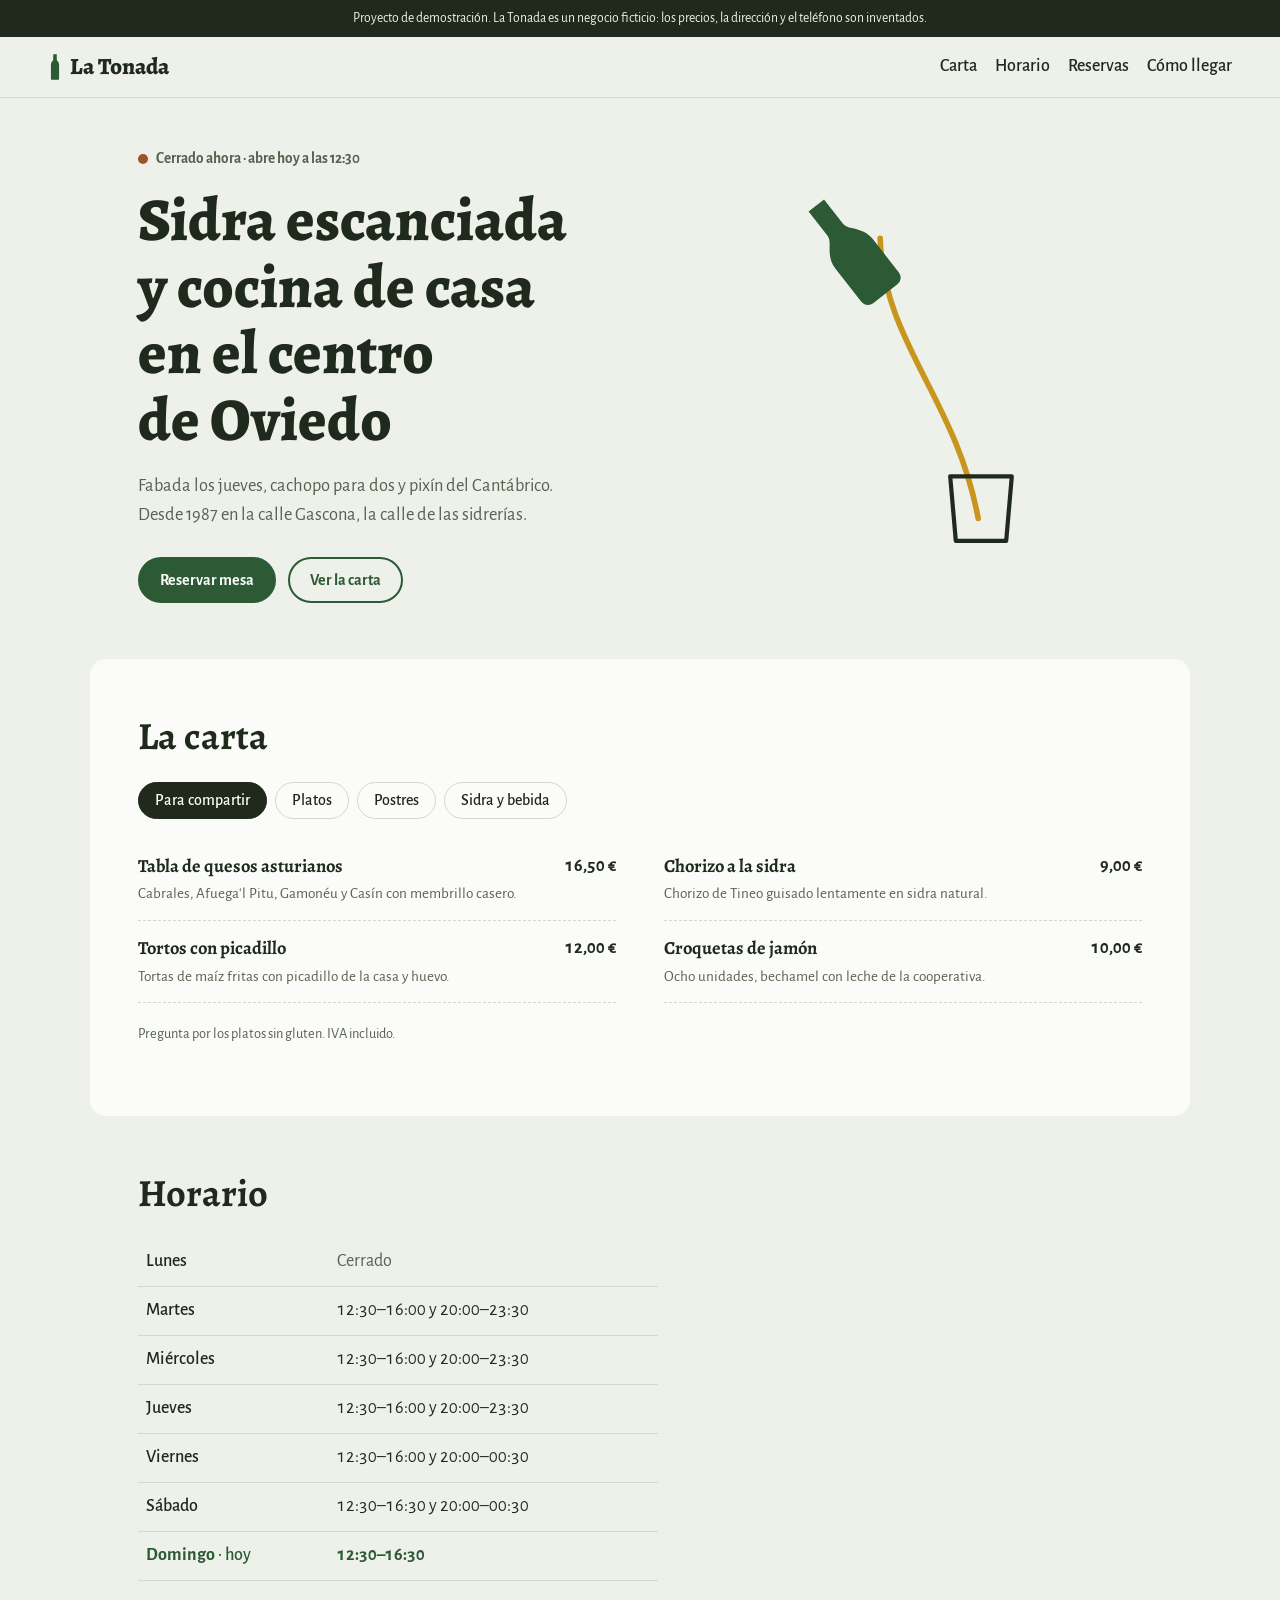
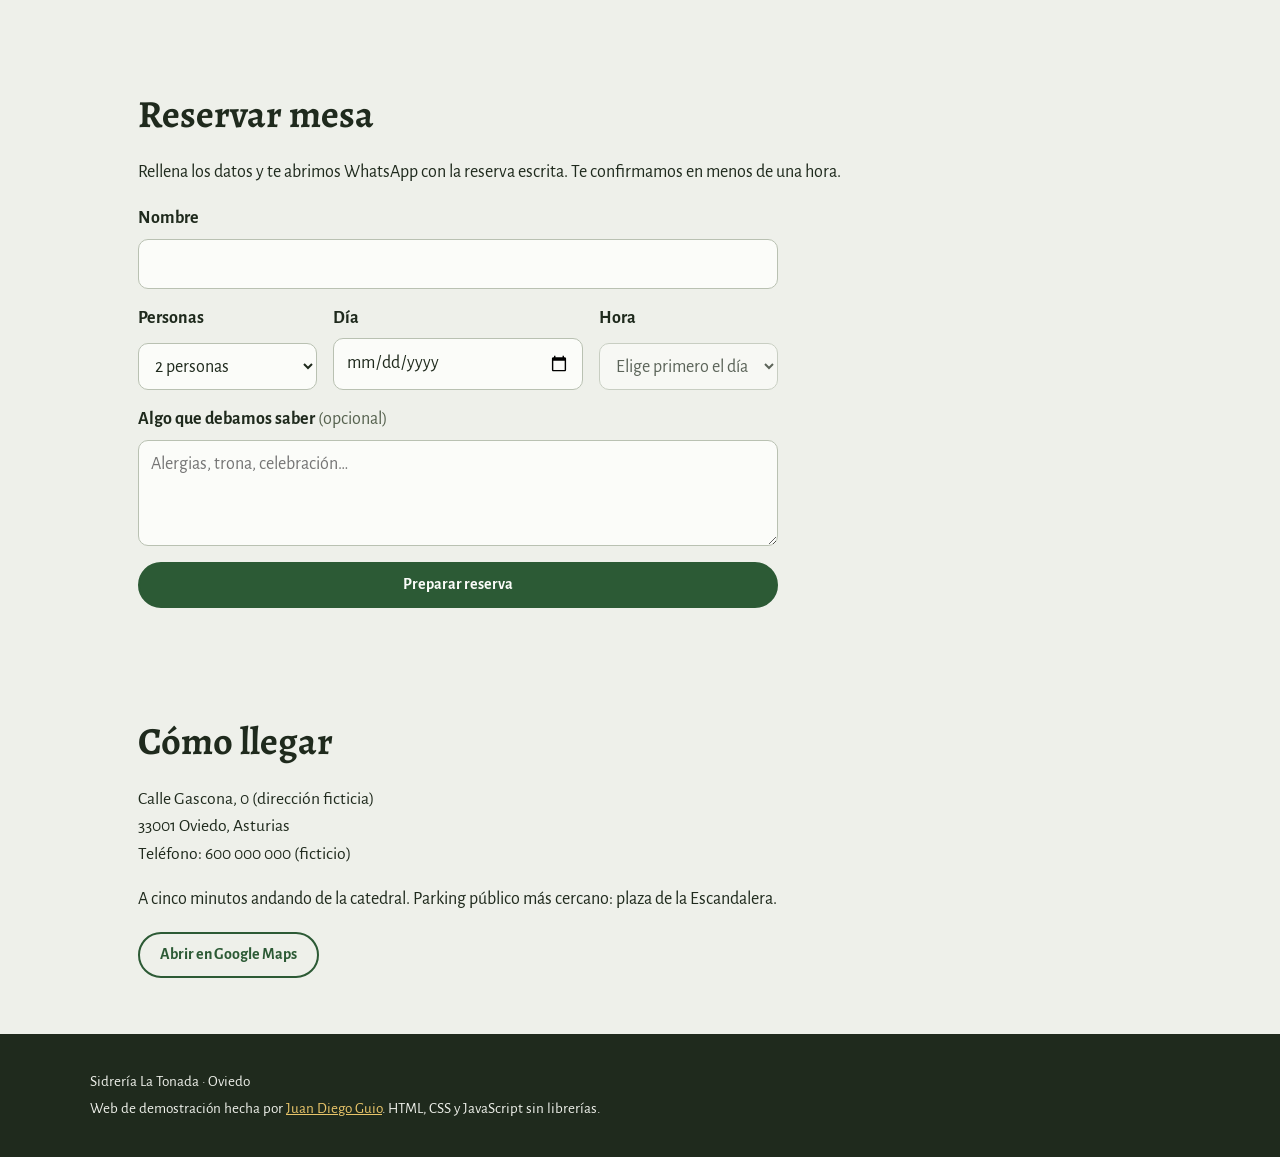
==== proyectos/web-sidreria/index.html @ b518ee71 "Portafolio: página principal y tres proyectos de demostración Co-Authored-By: Claude Opus 5.5 <norep" ====
<!doctype html>
<html lang="es">
<head>
<meta charset="utf-8">
<meta name="viewport" content="width=device-width, initial-scale=1">
<title>Sidrería La Tonada · Oviedo</title>
<meta name="description" content="Sidra escanciada y cocina asturiana de casa en Oviedo. Carta, horario y reservas.">
<link rel="preconnect" href="https://fonts.googleapis.com">
<link rel="preconnect" href="https://fonts.gstatic.com" crossorigin>
<link rel="stylesheet" href="https://fonts.googleapis.com/css2?family=Alegreya:wght@500;700;800&family=Alegreya+Sans:wght@400;500;700&display=swap">
<link rel="stylesheet" href="styles.css">
</head>
<body>

<p class="demo">Proyecto de demostración. La Tonada es un negocio ficticio: los precios, la dirección y el teléfono son inventados.</p>

<header class="cabecera">
  <a class="marca" href="#inicio" aria-label="Sidrería La Tonada, inicio">
    <svg class="botella" viewBox="0 0 24 48" aria-hidden="true"><path d="M9 2h6v9c0 2 4 4 4 9v24a2 2 0 0 1-2 2H7a2 2 0 0 1-2-2V20c0-5 4-7 4-9z"/></svg>
    La Tonada
  </a>
  <nav aria-label="Secciones">
    <a href="#carta">Carta</a>
    <a href="#horario">Horario</a>
    <a href="#reservas">Reservas</a>
    <a href="#donde">Cómo llegar</a>
  </nav>
</header>

<main id="inicio">
  <section class="portada">
    <div class="portada-texto">
      <p class="estado" id="estado" aria-live="polite">Comprobando horario…</p>
      <h1>Sidra escanciada y cocina de casa en el centro de Oviedo</h1>
      <p class="entradilla">Fabada los jueves, cachopo para dos y pixín del Cantábrico. Desde 1987 en la calle Gascona, la calle de las sidrerías.</p>
      <div class="acciones">
        <a class="boton principal" href="#reservas">Reservar mesa</a>
        <a class="boton" href="#carta">Ver la carta</a>
      </div>
    </div>
    <figure class="escanciado" aria-hidden="true">
      <svg viewBox="0 0 200 260">
        <path class="chorro" d="M58 36 C 60 110, 112 150, 128 236"/>
        <path class="vaso" d="M108 206h44l-4 46h-36z"/>
        <path class="botella-grande" d="M30 4h14v22c0 6 10 10 10 22v30a6 6 0 0 1-6 6H26a6 6 0 0 1-6-6V48c0-12 10-16 10-22z" transform="rotate(-38 37 44)"/>
      </svg>
    </figure>
  </section>

  <section id="carta" class="carta" aria-labelledby="titulo-carta">
    <h2 id="titulo-carta">La carta</h2>
    <div class="pestanas" role="tablist" aria-label="Secciones de la carta">
      <button role="tab" id="tab-compartir" aria-controls="panel-carta" aria-selected="true" data-seccion="compartir">Para compartir</button>
      <button role="tab" id="tab-platos" aria-controls="panel-carta" aria-selected="false" data-seccion="platos">Platos</button>
      <button role="tab" id="tab-postres" aria-controls="panel-carta" aria-selected="false" data-seccion="postres">Postres</button>
      <button role="tab" id="tab-bebida" aria-controls="panel-carta" aria-selected="false" data-seccion="bebida">Sidra y bebida</button>
    </div>
    <div id="panel-carta" role="tabpanel" aria-labelledby="tab-compartir" tabindex="0">
      <ul class="platos" id="lista-platos"></ul>
    </div>
    <p class="nota">Pregunta por los platos sin gluten. IVA incluido.</p>
  </section>

  <section id="horario" class="horario" aria-labelledby="titulo-horario">
    <h2 id="titulo-horario">Horario</h2>
    <table>
      <tbody id="tabla-horario"></tbody>
    </table>
  </section>

  <section id="reservas" class="reservas" aria-labelledby="titulo-reservas">
    <h2 id="titulo-reservas">Reservar mesa</h2>
    <p>Rellena los datos y te abrimos WhatsApp con la reserva escrita. Te confirmamos en menos de una hora.</p>
    <form id="form-reserva" novalidate>
      <div class="campo">
        <label for="nombre">Nombre</label>
        <input id="nombre" name="nombre" autocomplete="name" required>
      </div>
      <div class="fila">
        <div class="campo">
          <label for="personas">Personas</label>
          <select id="personas" name="personas"></select>
        </div>
        <div class="campo">
          <label for="fecha">Día</label>
          <input id="fecha" name="fecha" type="date" required>
        </div>
        <div class="campo">
          <label for="hora">Hora</label>
          <select id="hora" name="hora" required disabled>
            <option value="">Elige primero el día</option>
          </select>
        </div>
      </div>
      <div class="campo">
        <label for="notas">Algo que debamos saber <span class="opcional">(opcional)</span></label>
        <textarea id="notas" name="notas" rows="3" placeholder="Alergias, trona, celebración…"></textarea>
      </div>
      <p class="error" id="error-reserva" role="alert" hidden></p>
      <button class="boton principal" type="submit">Preparar reserva</button>
    </form>
    <div class="resumen" id="resumen-reserva" hidden>
      <p id="texto-resumen"></p>
      <a class="boton principal" id="enlace-whatsapp" target="_blank" rel="noopener">Enviar por WhatsApp</a>
      <button class="boton" type="button" id="editar-reserva">Cambiar datos</button>
    </div>
  </section>

  <section id="donde" class="donde" aria-labelledby="titulo-donde">
    <h2 id="titulo-donde">Cómo llegar</h2>
    <address>
      Calle Gascona, 0 (dirección ficticia)<br>
      33001 Oviedo, Asturias<br>
      Teléfono: 600 000 000 (ficticio)
    </address>
    <p>A cinco minutos andando de la catedral. Parking público más cercano: plaza de la Escandalera.</p>
    <a class="boton" href="https://www.google.com/maps/search/?api=1&amp;query=Calle+Gascona+Oviedo" target="_blank" rel="noopener">Abrir en Google Maps</a>
  </section>
</main>

<footer class="pie">
  <p>Sidrería La Tonada · Oviedo</p>
  <p>Web de demostración hecha por <a href="../../index.html">Juan Diego Guio</a>. HTML, CSS y JavaScript sin librerías.</p>
</footer>

<script src="app.js"></script>
</body>
</html>
---- proyectos/web-sidreria/styles.css ----
/* Sidrería La Tonada: piedra clara, verde de botella de sidra y el dorado de la manzana.
   Una columna en móvil; portada en dos columnas desde 820px. */
:root {
  --piedra: #eef0ea;
  --papel: #fbfcf9;
  --tinta: #1f2a1d;
  --suave: #56624f;
  --botella: #2c5a35;
  --botella-oscura: #1d3f25;
  --manzana: #c8961e;
  --linea: #d3d8cc;
  --serif: "Alegreya", Georgia, "Times New Roman", serif;
  --sans: "Alegreya Sans", "Segoe UI", system-ui, sans-serif;
}

* { box-sizing: border-box; }
html { scroll-behavior: smooth; }
@media (prefers-reduced-motion: reduce) { html { scroll-behavior: auto; } }
body {
  margin: 0;
  background: var(--piedra);
  color: var(--tinta);
  font: 18px/1.55 var(--sans);
}
a { color: var(--botella); }
:focus-visible { outline: 3px solid var(--manzana); outline-offset: 2px; }

.demo {
  margin: 0;
  padding: 8px 16px;
  background: var(--tinta);
  color: var(--piedra);
  font-size: .85rem;
  text-align: center;
}

/* Cabecera */
.cabecera {
  position: sticky; top: 0; z-index: 5;
  display: flex; flex-wrap: wrap; gap: 8px 24px; align-items: center; justify-content: space-between;
  padding: 12px clamp(16px, 4vw, 48px);
  background: color-mix(in srgb, var(--piedra) 92%, transparent);
  backdrop-filter: blur(6px);
  border-bottom: 1px solid var(--linea);
}
.marca {
  display: flex; align-items: center; gap: 8px;
  font: 800 1.45rem/1 var(--serif); color: var(--tinta); text-decoration: none;
}
.botella { width: 14px; height: 28px; fill: var(--botella); }
.cabecera nav { display: flex; flex-wrap: wrap; gap: 4px 18px; }
.cabecera nav a { color: var(--tinta); text-decoration: none; font-weight: 500; padding: 4px 0; }
.cabecera nav a:hover { color: var(--botella); text-decoration: underline; text-underline-offset: 4px; }

main > section { padding-inline: clamp(16px, 4vw, 48px); padding-block: 56px; max-width: 1100px; margin-inline: auto; }
h1, h2 { font-family: var(--serif); line-height: 1.1; text-wrap: balance; margin: 0; }
h1 { font-size: clamp(2.2rem, 5.5vw, 3.8rem); font-weight: 800; max-width: 16ch; }
h2 { font-size: clamp(1.8rem, 3.5vw, 2.4rem); margin-bottom: 24px; }

/* Portada */
.portada { display: grid; gap: 32px; align-items: center; padding-top: 48px; }
@media (min-width: 820px) { .portada { grid-template-columns: 1.4fr 1fr; } }
.estado {
  display: inline-flex; align-items: center; gap: 8px; margin: 0 0 16px;
  font-weight: 700; font-size: .95rem; color: var(--suave);
}
.estado::before { content: ""; width: 10px; height: 10px; border-radius: 50%; background: var(--linea); }
.estado.abierto { color: var(--botella); }
.estado.abierto::before { background: var(--botella); }
.estado.cerrado::before { background: #a0522d; }
.entradilla { font-size: 1.15rem; color: var(--suave); max-width: 46ch; margin: 18px 0 28px; }
.acciones { display: flex; flex-wrap: wrap; gap: 12px; }

.boton {
  display: inline-flex; align-items: center; justify-content: center;
  min-height: 46px; padding: 10px 20px; border-radius: 999px;
  border: 2px solid var(--botella); background: transparent; color: var(--botella);
  font: 700 1rem var(--sans); text-decoration: none; cursor: pointer;
}
.boton:hover { background: color-mix(in srgb, var(--botella) 10%, transparent); }
.boton.principal { background: var(--botella); color: var(--papel); }
.boton.principal:hover { background: var(--botella-oscura); border-color: var(--botella-oscura); }

/* El escanciado: la sidra cae de alto, es el gesto de la casa */
.escanciado { margin: 0; justify-self: center; width: min(280px, 45vw); }
.escanciado svg { width: 100%; height: auto; overflow: visible; }
.botella-grande { fill: var(--botella); }
.vaso { fill: none; stroke: var(--tinta); stroke-width: 3; stroke-linejoin: round; }
.chorro {
  fill: none; stroke: var(--manzana); stroke-width: 4; stroke-linecap: round;
  stroke-dasharray: 260; stroke-dashoffset: 0;
}
@media (prefers-reduced-motion: no-preference) {
  .chorro { animation: escanciar 1.6s ease-out .3s both; }
  @keyframes escanciar { from { stroke-dashoffset: 260; } to { stroke-dashoffset: 0; } }
}

/* Carta */
.carta { background: var(--papel); border-radius: 16px; }
.pestanas { display: flex; flex-wrap: wrap; gap: 8px; margin-bottom: 20px; }
.pestanas button {
  border: 1px solid var(--linea); background: transparent; color: var(--tinta);
  font: 500 1rem var(--sans); padding: 8px 16px; border-radius: 999px; cursor: pointer;
}
.pestanas button[aria-selected="true"] { background: var(--tinta); border-color: var(--tinta); color: var(--papel); }
.platos { list-style: none; margin: 0; padding: 0; display: grid; gap: 0; }
@media (min-width: 820px) { .platos { grid-template-columns: 1fr 1fr; column-gap: 48px; } }
.platos li {
  display: grid; grid-template-columns: 1fr auto; gap: 2px 16px;
  padding: 14px 0; border-bottom: 1px dashed var(--linea);
}
.plato-nombre { font: 700 1.15rem var(--serif); }
.plato-precio { font-weight: 700; font-variant-numeric: tabular-nums; white-space: nowrap; }
.plato-desc { grid-column: 1 / -1; color: var(--suave); font-size: .95rem; }
.etiqueta { font-size: .78rem; font-weight: 700; color: var(--manzana); margin-left: 6px; white-space: nowrap; }
.nota { color: var(--suave); font-size: .9rem; margin-top: 20px; }

/* Horario */
.horario table { border-collapse: collapse; width: 100%; max-width: 520px; font-variant-numeric: tabular-nums; }
.horario th, .horario td { text-align: left; padding: 10px 8px; border-bottom: 1px solid var(--linea); }
.horario th { font-weight: 500; }
.horario tr.hoy th, .horario tr.hoy td { font-weight: 700; color: var(--botella); }
.horario tr.hoy th::after { content: " · hoy"; font-weight: 500; }
.horario td.cerrado { color: var(--suave); }

/* Reservas */
.reservas form, .resumen { max-width: 640px; display: grid; gap: 16px; }
.fila { display: grid; gap: 16px; }
@media (min-width: 640px) { .fila { grid-template-columns: 1fr 1.4fr 1fr; } }
.campo { display: grid; gap: 6px; min-width: 0; }
label { font-weight: 700; }
.opcional { font-weight: 400; color: var(--suave); }
input, select, textarea {
  font: inherit; color: inherit; width: 100%;
  padding: 10px 12px; border: 1px solid #b9c1b2; border-radius: 10px; background: var(--papel);
}
input:focus, select:focus, textarea:focus { outline: 3px solid color-mix(in srgb, var(--manzana) 60%, transparent); border-color: var(--manzana); }
[aria-invalid="true"] { border-color: #a0522d; }
.error { color: #8a3b18; font-weight: 700; margin: 0; }
.resumen { background: var(--papel); padding: 20px; border-radius: 16px; border: 1px solid var(--linea); }
.resumen p { margin: 0; white-space: pre-line; }
.reservas form[hidden], .resumen[hidden], .error[hidden] { display: none; }

/* Dónde */
address { font-style: normal; font-size: 1.1rem; margin-bottom: 12px; }

.pie {
  padding: 32px clamp(16px, 4vw, 48px);
  background: var(--tinta); color: var(--piedra); font-size: .95rem;
}
.pie p { margin: 4px 0; max-width: 1100px; margin-inline: auto; }
.pie a { color: #e9c56a; }
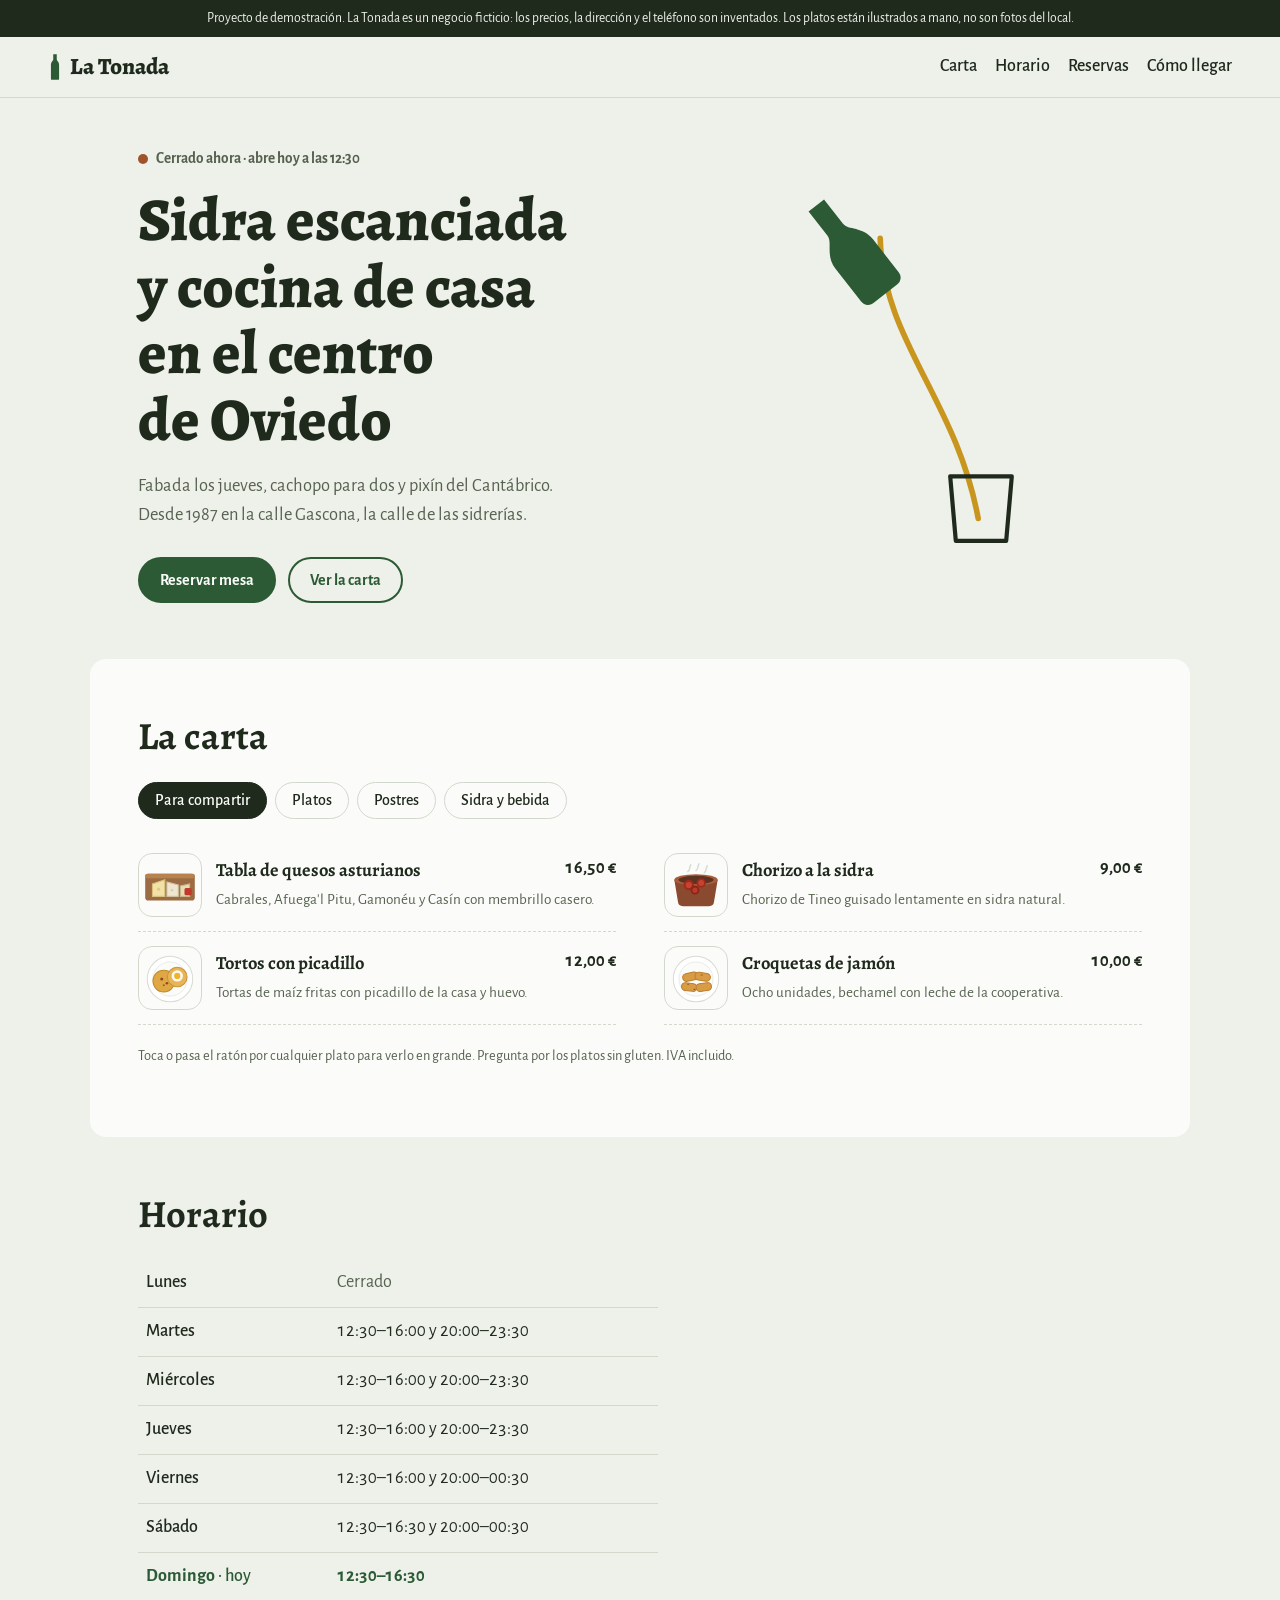
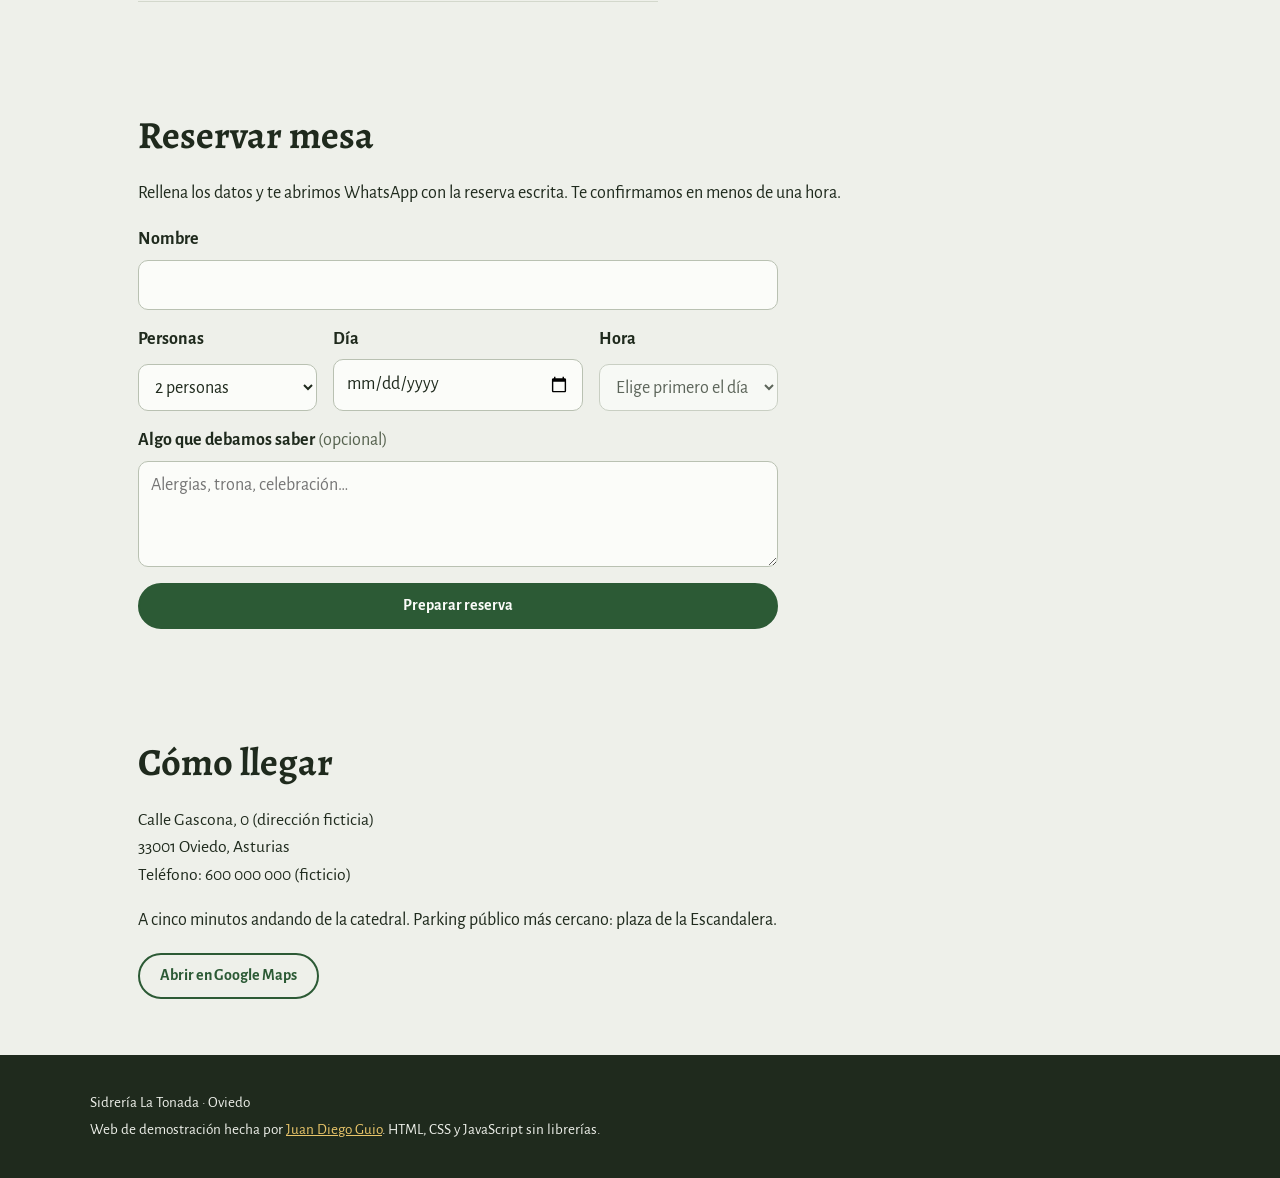
==== commit 06106eae: "Ilustra la carta de la sidrería y añade el visor de cada plato - Dieciséis dibujos en SVG, uno por p" ====
--- a/proyectos/web-sidreria/index.html
+++ b/proyectos/web-sidreria/index.html
@@ -12,7 +12,189 @@
 </head>
 <body>
 
-<p class="demo">Proyecto de demostración. La Tonada es un negocio ficticio: los precios, la dirección y el teléfono son inventados.</p>
+<!--
+  Ilustraciones de la carta. Son dibujos hechos a mano en SVG: pesan unos pocos
+  kilobytes, se ven nítidos en cualquier pantalla y no hay que ir a buscar fotos
+  con derechos. En un cliente real se sustituyen por fotos suyas: basta cambiar
+  el <svg><use> por un <img> en pintarCarta(), en app.js.
+-->
+<svg class="ilustraciones" aria-hidden="true" focusable="false">
+  <defs>
+    <!-- Piezas que se repiten: el plato y la cazuela de barro -->
+    <g id="base-plato">
+      <circle cx="60" cy="62" r="44" fill="#ffffff" stroke="#d8dcd2" stroke-width="2"/>
+      <circle cx="60" cy="62" r="33" fill="#fbfcf9" stroke="#e3e7dd" stroke-width="1.5"/>
+    </g>
+    <g id="base-cazuela">
+      <path d="M18 50h84l-7 42a10 10 0 0 1-10 9H35a10 10 0 0 1-10-9z" fill="#8a4a2f"/>
+      <ellipse cx="60" cy="50" rx="42" ry="11" fill="#a95c3a"/>
+      <ellipse cx="60" cy="50" rx="34" ry="8" fill="#5c3220"/>
+    </g>
+  </defs>
+
+  <!-- Para compartir -->
+  <symbol id="p-queso" viewBox="0 0 120 120">
+    <rect x="12" y="38" width="96" height="52" rx="6" fill="#9c6b43"/>
+    <rect x="12" y="38" width="96" height="9" rx="4" fill="#b8824f"/>
+    <path d="M26 82V58l24-8v32z" fill="#f2e2a8" stroke="#d9c279" stroke-width="2"/>
+    <path d="M54 82V54l22 6v22z" fill="#efe6cf" stroke="#cfc1a0" stroke-width="2"/>
+    <path d="M80 82V62l18-4v24z" fill="#e8dcb4" stroke="#c8b887" stroke-width="2"/>
+    <circle cx="38" cy="68" r="3" fill="#dccb86"/>
+    <circle cx="64" cy="70" r="2.5" fill="#d8ccae"/>
+    <rect x="88" y="66" width="14" height="14" rx="3" fill="#c0392b"/>
+  </symbol>
+
+  <symbol id="p-chorizo" viewBox="0 0 120 120">
+    <use href="#base-cazuela"/>
+    <circle cx="46" cy="60" r="10" fill="#9e2b1e"/>
+    <circle cx="46" cy="60" r="6" fill="#c4442f"/>
+    <circle cx="70" cy="56" r="9" fill="#9e2b1e"/>
+    <circle cx="70" cy="56" r="5.5" fill="#c4442f"/>
+    <circle cx="58" cy="70" r="8.5" fill="#8d2317"/>
+    <circle cx="58" cy="70" r="5" fill="#b83c28"/>
+    <path d="M44 34c6-4 2-9 6-13M60 32c6-4 2-9 6-13M76 36c6-4 2-9 6-13" stroke="#cdd6cb" stroke-width="3" stroke-linecap="round" fill="none" opacity=".8"/>
+  </symbol>
+
+  <symbol id="p-tortos" viewBox="0 0 120 120">
+    <use href="#base-plato"/>
+    <circle cx="48" cy="66" r="21" fill="#e0a844" stroke="#c08c2c" stroke-width="2"/>
+    <circle cx="74" cy="58" r="19" fill="#e8b457" stroke="#c89433" stroke-width="2"/>
+    <circle cx="44" cy="62" r="3" fill="#8c4a22"/>
+    <circle cx="54" cy="70" r="2.5" fill="#8c4a22"/>
+    <circle cx="48" cy="74" r="2" fill="#a05a28"/>
+    <circle cx="74" cy="56" r="11" fill="#fdfaf2"/>
+    <circle cx="74" cy="56" r="6" fill="#f0b429"/>
+  </symbol>
+
+  <symbol id="p-croquetas" viewBox="0 0 120 120">
+    <use href="#base-plato"/>
+    <g fill="#d99c45" stroke="#bb7f2e" stroke-width="2">
+      <rect x="34" y="50" width="30" height="15" rx="7.5" transform="rotate(-12 49 57)"/>
+      <rect x="58" y="50" width="30" height="15" rx="7.5" transform="rotate(9 73 57)"/>
+      <rect x="32" y="70" width="30" height="15" rx="7.5" transform="rotate(7 47 77)"/>
+      <rect x="60" y="70" width="30" height="15" rx="7.5" transform="rotate(-8 75 77)"/>
+    </g>
+    <path d="M44 72h2M70 54h2M56 82h2" stroke="#8a5a1c" stroke-width="2" stroke-linecap="round"/>
+  </symbol>
+
+  <!-- Platos -->
+  <symbol id="p-fabada" viewBox="0 0 120 120">
+    <use href="#base-cazuela"/>
+    <ellipse cx="60" cy="54" rx="31" ry="7" fill="#c98f3e"/>
+    <g fill="#f3e6c4" stroke="#d9c99c" stroke-width="1.2">
+      <ellipse cx="46" cy="56" rx="7" ry="4.5"/>
+      <ellipse cx="62" cy="52" rx="7" ry="4.5"/>
+      <ellipse cx="76" cy="57" rx="6.5" ry="4"/>
+      <ellipse cx="54" cy="62" rx="7" ry="4.5"/>
+      <ellipse cx="70" cy="64" rx="6.5" ry="4"/>
+      <ellipse cx="40" cy="64" rx="6" ry="4"/>
+    </g>
+    <ellipse cx="60" cy="58" rx="9" ry="5" fill="#8d2317"/>
+    <ellipse cx="82" cy="52" rx="7" ry="4" fill="#5d3a26"/>
+  </symbol>
+
+  <symbol id="p-cachopo" viewBox="0 0 120 120">
+    <use href="#base-plato"/>
+    <path d="M26 46h68l-5 42H31z" fill="#dfa14c" stroke="#c0842f" stroke-width="2"/>
+    <path d="M30 56h60M31 66h58M33 76h54" stroke="#c89040" stroke-width="2.5" stroke-linecap="round" opacity=".7"/>
+    <path d="M60 46v42" stroke="#a96f26" stroke-width="2"/>
+    <path d="M62 50c10 2 14 10 12 18-2 8-8 12-12 14z" fill="#f2cf5e"/>
+    <path d="M30 86c6-6 16-6 22 0" stroke="#c0392b" stroke-width="3" fill="none" stroke-linecap="round"/>
+  </symbol>
+
+  <symbol id="p-pixin" viewBox="0 0 120 120">
+    <use href="#base-plato"/>
+    <path d="M32 58c12-10 34-12 48-2 6 4 6 12 0 16-14 10-36 8-48-2-3-3-3-9 0-12z" fill="#f3efe4" stroke="#d6cfbb" stroke-width="2"/>
+    <path d="M40 60c10-4 24-4 32 2" stroke="#ddd4bc" stroke-width="2" fill="none"/>
+    <circle cx="44" cy="80" r="7" fill="#e9c767" stroke="#cfa942" stroke-width="1.5"/>
+    <circle cx="60" cy="84" r="7" fill="#e9c767" stroke="#cfa942" stroke-width="1.5"/>
+    <circle cx="76" cy="80" r="7" fill="#e9c767" stroke="#cfa942" stroke-width="1.5"/>
+    <path d="M36 70c14 4 34 4 48-2" stroke="#d98f2a" stroke-width="3" fill="none" stroke-linecap="round"/>
+  </symbol>
+
+  <symbol id="p-merluza" viewBox="0 0 120 120">
+    <use href="#base-plato"/>
+    <ellipse cx="60" cy="60" rx="26" ry="16" fill="#f5f1e6" stroke="#d8d0bc" stroke-width="2"/>
+    <path d="M38 60h44" stroke="#ded5c0" stroke-width="2"/>
+    <circle cx="60" cy="60" r="4" fill="#cfc6ae"/>
+    <path d="M30 76c12 8 36 8 50-2" stroke="#cfe0c2" stroke-width="7" fill="none" stroke-linecap="round"/>
+    <g fill="#8f7b52" stroke="#6f5d3c" stroke-width="1.5">
+      <path d="M40 84a6 6 0 0 1 12 0z"/>
+      <path d="M66 86a6 6 0 0 1 12 0z"/>
+    </g>
+  </symbol>
+
+  <symbol id="p-escalopines" viewBox="0 0 120 120">
+    <use href="#base-plato"/>
+    <circle cx="48" cy="58" r="13" fill="#8c4a2e" stroke="#6f3722" stroke-width="2"/>
+    <circle cx="72" cy="66" r="13" fill="#8c4a2e" stroke="#6f3722" stroke-width="2"/>
+    <path d="M32 72c10 10 36 12 50 2 6-4 4-12-4-12-14 0-28 2-40 4-5 1-8 4-6 6z" fill="#eef0e2" opacity=".92"/>
+    <circle cx="52" cy="74" r="2.5" fill="#6d82a8"/>
+    <circle cx="66" cy="78" r="2" fill="#6d82a8"/>
+    <circle cx="78" cy="72" r="2.2" fill="#6d82a8"/>
+  </symbol>
+
+  <!-- Postres -->
+  <symbol id="p-arroz" viewBox="0 0 120 120">
+    <path d="M24 52h72l-6 38a12 12 0 0 1-12 10H42a12 12 0 0 1-12-10z" fill="#f7f5ee" stroke="#ddd8c8" stroke-width="2"/>
+    <ellipse cx="60" cy="52" rx="36" ry="10" fill="#fffdf7" stroke="#ddd8c8" stroke-width="2"/>
+    <ellipse cx="60" cy="52" rx="29" ry="7" fill="#c98a33"/>
+    <ellipse cx="52" cy="50" rx="7" ry="3" fill="#8a5516"/>
+    <ellipse cx="70" cy="54" rx="6" ry="2.6" fill="#8a5516"/>
+    <ellipse cx="60" cy="56" rx="5" ry="2.2" fill="#a56a1f"/>
+  </symbol>
+
+  <symbol id="p-frixuelos" viewBox="0 0 120 120">
+    <use href="#base-plato"/>
+    <g fill="#e7bb6b" stroke="#c99a46" stroke-width="2">
+      <rect x="28" y="52" width="58" height="16" rx="8" transform="rotate(-8 57 60)"/>
+      <rect x="32" y="72" width="58" height="16" rx="8" transform="rotate(6 61 80)"/>
+    </g>
+    <path d="M34 56c10 4 22 4 32 0M38 78c10 4 22 4 32 0" stroke="#d3a95a" stroke-width="2" fill="none"/>
+    <path d="M84 48c6 6 8 14 4 22" stroke="#5a3418" stroke-width="5" fill="none" stroke-linecap="round"/>
+  </symbol>
+
+  <symbol id="p-tarta" viewBox="0 0 120 120">
+    <use href="#base-plato"/>
+    <path d="M60 30 34 84h52z" fill="#f6e2b0" stroke="#dcc383" stroke-width="2"/>
+    <path d="M60 30 46 60h28z" fill="#d79b3f"/>
+    <path d="M34 84h52l-2 8H36z" fill="#c9a768"/>
+    <circle cx="60" cy="70" r="4" fill="#e9cf96"/>
+  </symbol>
+
+  <!-- Sidra y bebida -->
+  <symbol id="p-sidra" viewBox="0 0 120 120">
+    <path d="M44 14h14v22c0 7 11 11 11 24v44a6 6 0 0 1-6 6H39a6 6 0 0 1-6-6V60c0-13 11-17 11-24z" fill="#2c5a35"/>
+    <rect x="42" y="12" width="18" height="8" rx="2" fill="#1d3f25"/>
+    <rect x="35" y="70" width="32" height="18" rx="2" fill="#f3efe0"/>
+    <path d="M80 62h26l-3 36a6 6 0 0 1-6 5h-8a6 6 0 0 1-6-5z" fill="none" stroke="#2e3b2a" stroke-width="3"/>
+    <path d="M82 80h22l-2 18a6 6 0 0 1-6 5h-6a6 6 0 0 1-6-5z" fill="#e3bb55"/>
+    <path d="M64 26c4 16 20 22 26 34" stroke="#c8961e" stroke-width="3.5" fill="none" stroke-linecap="round"/>
+  </symbol>
+
+  <symbol id="p-sidra-copa" viewBox="0 0 120 120">
+    <path d="M30 18h14v20c0 7 10 10 10 22v42a5 5 0 0 1-5 5H25a5 5 0 0 1-5-5V60c0-12 10-15 10-22z" fill="#3f6b3e"/>
+    <rect x="28" y="16" width="18" height="7" rx="2" fill="#2a4b2b"/>
+    <path d="M70 34h34l-5 28a12 12 0 0 1-12 10h-0a12 12 0 0 1-12-10z" fill="none" stroke="#2e3b2a" stroke-width="3"/>
+    <path d="M73 46h28l-3 16a12 12 0 0 1-11 8 12 12 0 0 1-11-8z" fill="#e8c76a"/>
+    <path d="M87 72v22M76 96h22" stroke="#2e3b2a" stroke-width="3" stroke-linecap="round"/>
+  </symbol>
+
+  <symbol id="p-vino" viewBox="0 0 120 120">
+    <path d="M38 20h44l-4 32a18 18 0 0 1-36 0z" fill="none" stroke="#2e3b2a" stroke-width="3"/>
+    <path d="M41 32h38l-3 20a16 16 0 0 1-32 0z" fill="#8e2b3f"/>
+    <path d="M60 70v26M44 98h32" stroke="#2e3b2a" stroke-width="3" stroke-linecap="round"/>
+  </symbol>
+
+  <symbol id="p-agua" viewBox="0 0 120 120">
+    <path d="M50 12h20v12c0 6 10 10 10 22v58a6 6 0 0 1-6 6H46a6 6 0 0 1-6-6V46c0-12 10-16 10-22z" fill="#cfe4f0" stroke="#9fc2d8" stroke-width="2"/>
+    <rect x="48" y="8" width="24" height="8" rx="2" fill="#6ea6c6"/>
+    <rect x="44" y="60" width="32" height="22" rx="3" fill="#ffffff" opacity=".75"/>
+    <path d="M52 66c4 4 12 4 16 0" stroke="#6ea6c6" stroke-width="2.5" fill="none" stroke-linecap="round"/>
+  </symbol>
+</svg>
+
+<p class="demo">Proyecto de demostración. La Tonada es un negocio ficticio: los precios, la dirección y el teléfono son inventados. Los platos están ilustrados a mano, no son fotos del local.</p>
 
 <header class="cabecera">
   <a class="marca" href="#inicio" aria-label="Sidrería La Tonada, inicio">
@@ -58,7 +240,7 @@
     <div id="panel-carta" role="tabpanel" aria-labelledby="tab-compartir" tabindex="0">
       <ul class="platos" id="lista-platos"></ul>
     </div>
-    <p class="nota">Pregunta por los platos sin gluten. IVA incluido.</p>
+    <p class="nota">Toca o pasa el ratón por cualquier plato para verlo en grande. Pregunta por los platos sin gluten. IVA incluido.</p>
   </section>
 
   <section id="horario" class="horario" aria-labelledby="titulo-horario">
@@ -118,6 +300,22 @@
   </section>
 </main>
 
+<!-- Visor del plato: <dialog> nativo, sin librerías -->
+<dialog id="visor" class="visor" aria-labelledby="visor-titulo">
+  <button class="visor-cerrar" type="button" id="visor-cerrar" aria-label="Cerrar">&times;</button>
+  <div class="visor-dibujo">
+    <svg id="visor-svg" viewBox="0 0 120 120" aria-hidden="true"><use id="visor-use" href=""/></svg>
+  </div>
+  <div class="visor-texto">
+    <p class="visor-seccion" id="visor-seccion"></p>
+    <h3 id="visor-titulo"></h3>
+    <p class="visor-desc" id="visor-desc"></p>
+    <p class="visor-precio" id="visor-precio"></p>
+    <p class="visor-nota">Ilustración hecha a mano para esta demostración.</p>
+    <a class="boton principal" href="#reservas" id="visor-reservar">Reservar mesa</a>
+  </div>
+</dialog>
+
 <footer class="pie">
   <p>Sidrería La Tonada · Oviedo</p>
   <p>Web de demostración hecha por <a href="../../index.html">Juan Diego Guio</a>. HTML, CSS y JavaScript sin librerías.</p>
--- a/proyectos/web-sidreria/styles.css
+++ b/proyectos/web-sidreria/styles.css
@@ -16,6 +16,10 @@
 * { box-sizing: border-box; }
 html { scroll-behavior: smooth; }
 @media (prefers-reduced-motion: reduce) { html { scroll-behavior: auto; } }
+
+/* Las ilustraciones de la carta: el <svg> con los dibujos no se ve,
+   solo sirve para que cada plato pueda apuntar al suyo con <use>. */
+.ilustraciones { position: absolute; width: 0; height: 0; overflow: hidden; }
 body {
   margin: 0;
   background: var(--piedra);
@@ -106,12 +110,28 @@
 .platos { list-style: none; margin: 0; padding: 0; display: grid; gap: 0; }
 @media (min-width: 820px) { .platos { grid-template-columns: 1fr 1fr; column-gap: 48px; } }
 .platos li {
-  display: grid; grid-template-columns: 1fr auto; gap: 2px 16px;
+  display: grid; grid-template-columns: 64px 1fr auto; gap: 2px 14px; align-items: start;
   padding: 14px 0; border-bottom: 1px dashed var(--linea);
 }
-.plato-nombre { font: 700 1.15rem var(--serif); }
-.plato-precio { font-weight: 700; font-variant-numeric: tabular-nums; white-space: nowrap; }
-.plato-desc { grid-column: 1 / -1; color: var(--suave); font-size: .95rem; }
+.plato-nombre { font: 700 1.15rem var(--serif); align-self: center; }
+.plato-precio { font-weight: 700; font-variant-numeric: tabular-nums; white-space: nowrap; align-self: center; }
+.plato-desc { grid-column: 2 / -1; color: var(--suave); font-size: .95rem; }
+
+/* Ilustración de cada plato: se acerca al pasar el ratón y se abre al pulsar */
+.plato-img {
+  grid-row: 1 / span 2; align-self: center;
+  width: 64px; height: 64px; padding: 0; overflow: hidden;
+  border: 1px solid var(--linea); border-radius: 14px; background: var(--papel);
+  cursor: zoom-in;
+  transition: transform .3s ease, box-shadow .3s ease, border-color .3s ease;
+}
+.plato-img svg { display: block; width: 100%; height: 100%; transition: transform .35s ease; }
+.plato-img:hover, .plato-img:focus-visible {
+  transform: translateY(-3px); border-color: var(--manzana);
+  box-shadow: 0 10px 20px -10px rgba(31, 42, 29, .55);
+}
+.plato-img:hover svg, .plato-img:focus-visible svg { transform: scale(1.14); }
+.plato-img:active { transform: translateY(-1px) scale(.97); }
 .etiqueta { font-size: .78rem; font-weight: 700; color: var(--manzana); margin-left: 6px; white-space: nowrap; }
 .nota { color: var(--suave); font-size: .9rem; margin-top: 20px; }
 
@@ -150,3 +170,47 @@
 }
 .pie p { margin: 4px 0; max-width: 1100px; margin-inline: auto; }
 .pie a { color: #e9c56a; }
+
+/* Visor del plato (<dialog> nativo) */
+.visor {
+  width: min(680px, calc(100vw - 32px));
+  max-height: calc(100dvh - 32px);
+  padding: 0; border: 0; border-radius: 18px;
+  background: var(--papel); color: var(--tinta);
+  box-shadow: 0 30px 70px -30px rgba(31, 42, 29, .8);
+  overflow: auto;
+}
+.visor::backdrop { background: rgba(26, 36, 24, .62); }
+.visor[open] { display: grid; grid-template-columns: 1fr; }
+@media (min-width: 620px) { .visor[open] { grid-template-columns: 240px 1fr; } }
+.visor-dibujo {
+  display: grid; place-items: center; padding: 24px;
+  background: var(--piedra); border-bottom: 1px solid var(--linea);
+}
+@media (min-width: 620px) { .visor-dibujo { border-bottom: 0; border-right: 1px solid var(--linea); } }
+.visor-dibujo svg { width: min(200px, 50vw); height: auto; }
+.visor-texto { padding: 24px clamp(20px, 4vw, 32px) 28px; }
+.visor-seccion { margin: 0 0 6px; font-size: .78rem; font-weight: 700; letter-spacing: .1em; text-transform: uppercase; color: var(--botella); }
+.visor-texto h3 { font: 800 clamp(1.5rem, 4vw, 2rem)/1.1 var(--serif); margin: 0; }
+.visor-desc { color: var(--suave); margin: 10px 0 0; }
+.visor-precio { font-size: 1.5rem; font-weight: 700; font-variant-numeric: tabular-nums; margin: 14px 0 0; }
+.visor-nota { font-size: .82rem; color: var(--suave); margin: 4px 0 18px; }
+.visor-cerrar {
+  position: absolute; top: 10px; right: 12px; z-index: 2;
+  width: 40px; height: 40px; border-radius: 50%; border: 1px solid var(--linea);
+  background: var(--papel); color: var(--tinta); font-size: 1.6rem; line-height: 1; cursor: pointer;
+}
+.visor-cerrar:hover { background: var(--piedra); }
+
+@media (prefers-reduced-motion: no-preference) {
+  .visor[open] { animation: abrir-visor .3s cubic-bezier(.2, .8, .3, 1); }
+  .visor[open]::backdrop { animation: fundir .3s ease; }
+  @keyframes abrir-visor { from { opacity: 0; transform: translateY(14px) scale(.97); } }
+  @keyframes fundir { from { opacity: 0; } }
+  .platos li { animation: subir-plato .45s ease both; }
+  .platos li:nth-child(2) { animation-delay: .05s; }
+  .platos li:nth-child(3) { animation-delay: .1s; }
+  .platos li:nth-child(4) { animation-delay: .15s; }
+  .platos li:nth-child(5) { animation-delay: .2s; }
+  @keyframes subir-plato { from { opacity: 0; transform: translateY(10px); } }
+}
